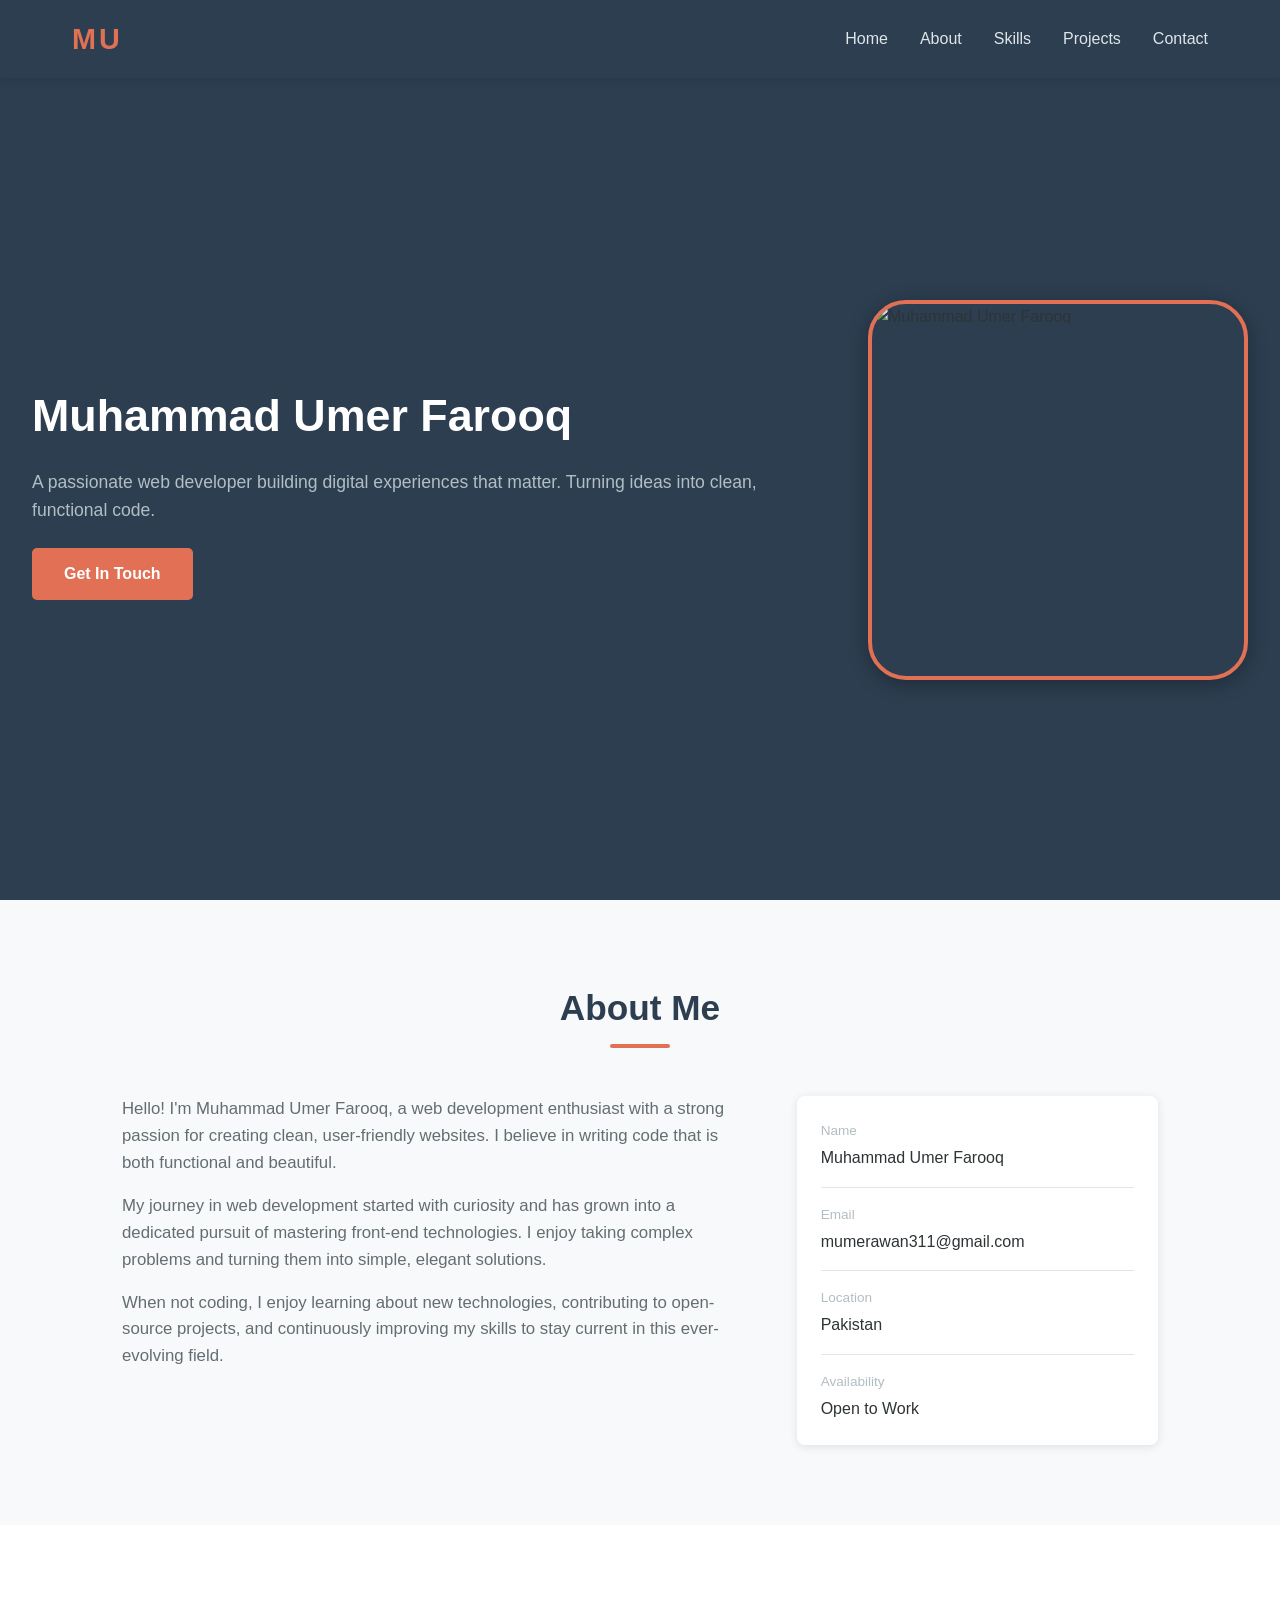
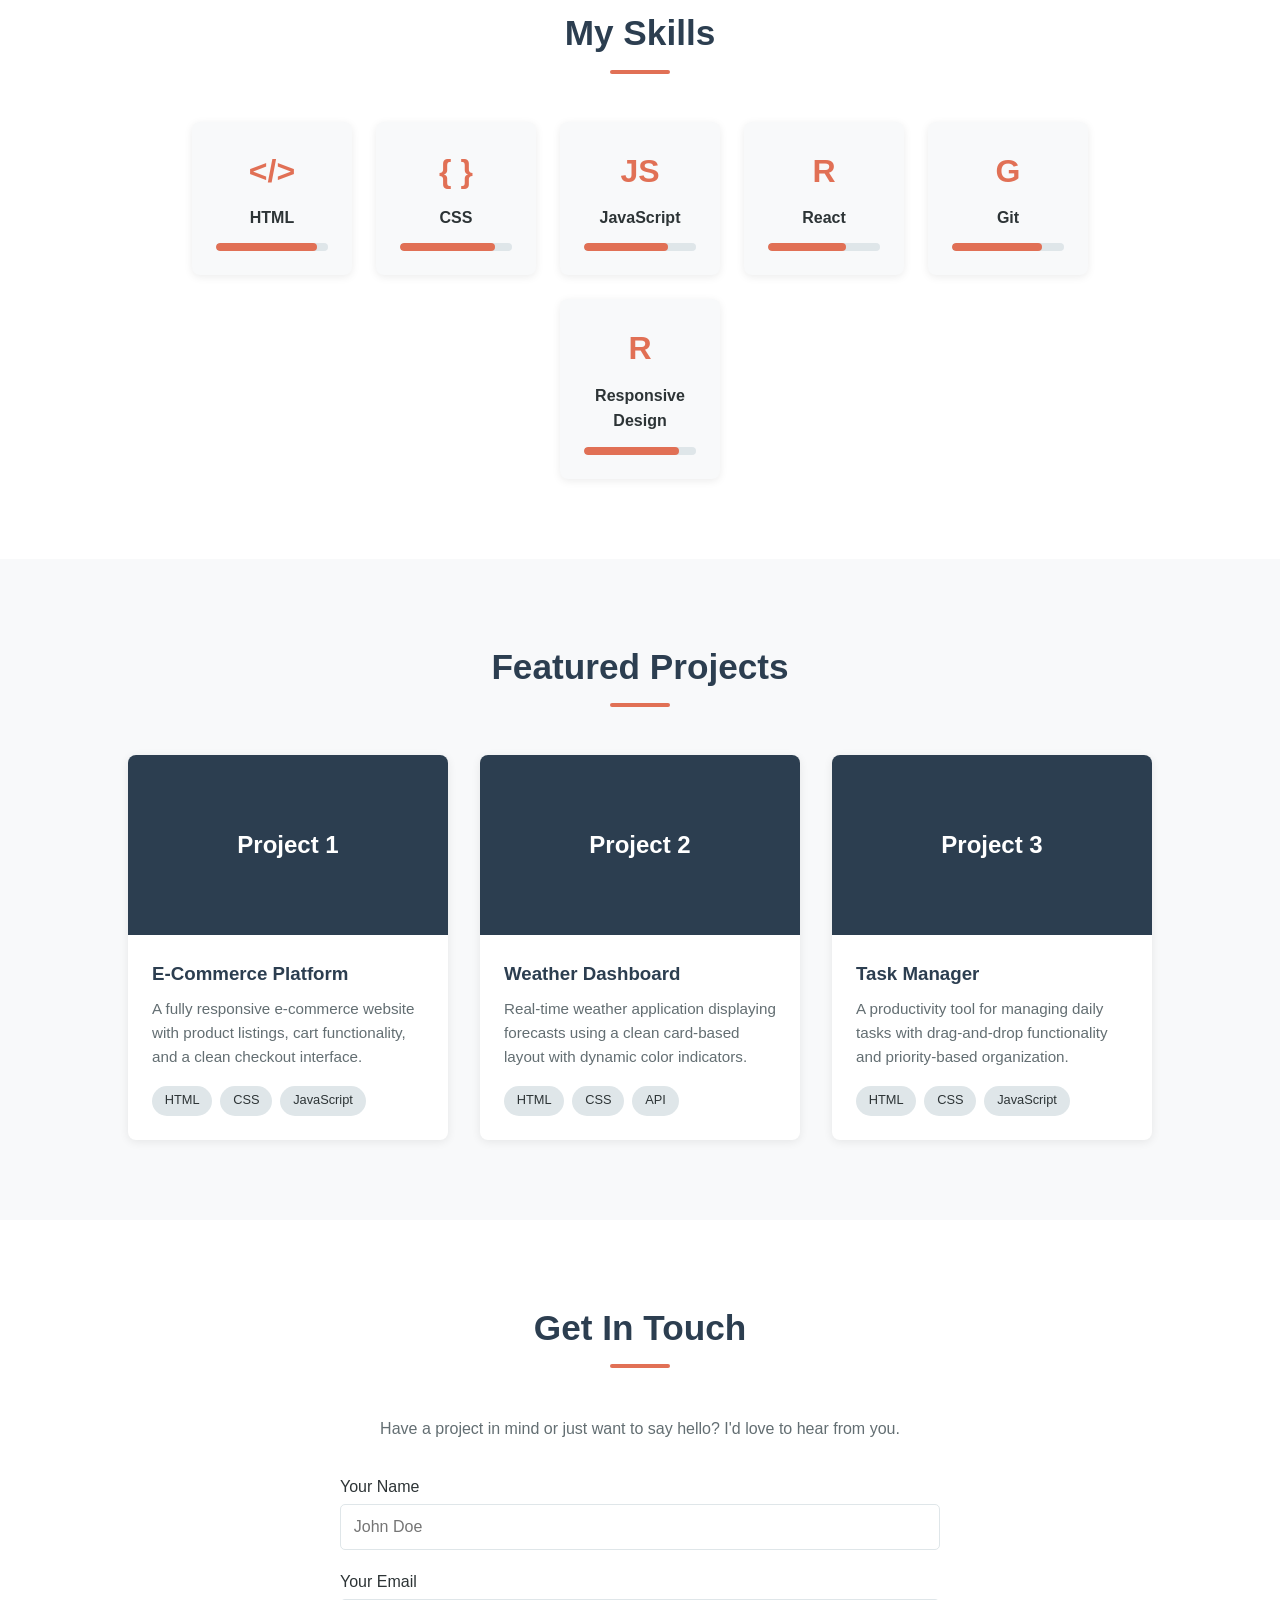
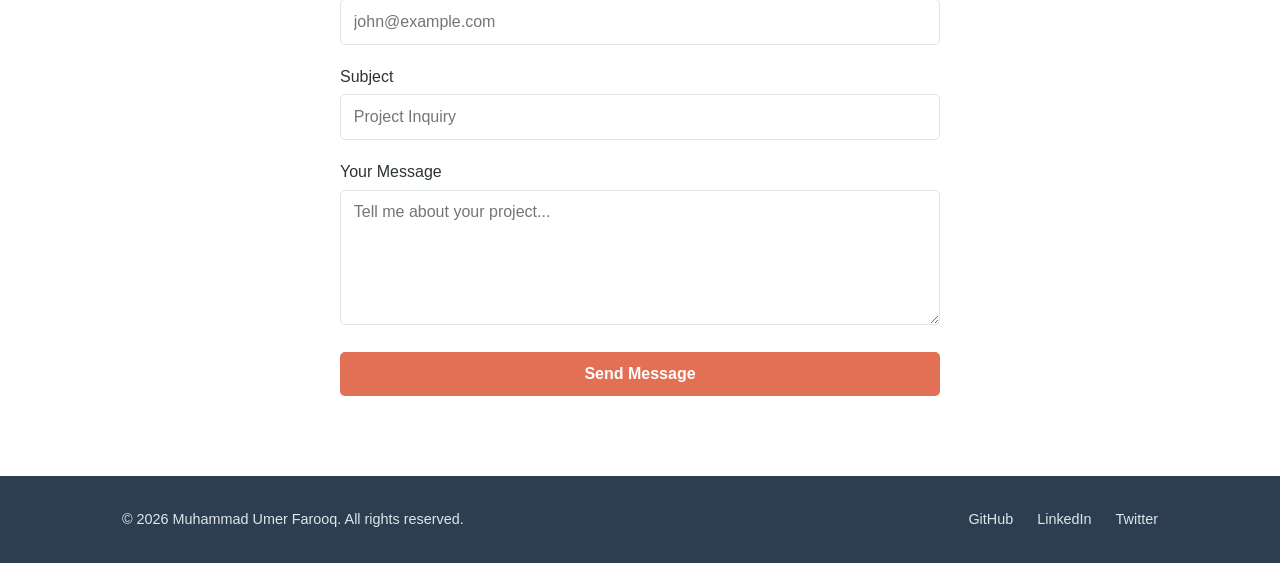
==== index.html @ 19ab8ab9 "Moved index.html to root directory" ====
<!doctype html>
<html lang="en">
  <head>
    <meta charset="UTF-8" />
    <meta name="viewport" content="width=device-width, initial-scale=1.0" />
    <title>Muhammad Umer Farooq - Portfolio</title>
    <link rel="stylesheet" href="../CSS/nav.css" />
    <link rel="stylesheet" href="../CSS/header.css" />
    <link rel="stylesheet" href="../CSS/about.css" />
    <link rel="stylesheet" href="../CSS/skills.css" />
    <link rel="stylesheet" href="../CSS/projects.css" />
    <link rel="stylesheet" href="../CSS/contact.css" />
    <link rel="stylesheet" href="../CSS/responsive.css" />
  </head>
  <body>
    <nav>
      <div class="nav-container">
        <div class="logo">MU</div>
        <ul class="nav-links">
          <li><a href="#header">Home</a></li>
          <li><a href="#about">About</a></li>
          <li><a href="#skills">Skills</a></li>
          <li><a href="#projects">Projects</a></li>
          <li><a href="#contact">Contact</a></li>
        </ul>
        <div class="hamburger">
          <span></span>
          <span></span>
          <span></span>
        </div>
      </div>
    </nav>

    <header id="header">
      <div class="header-container">
        <div class="header-content">
          <h1>Muhammad Umer Farooq</h1>
          <p>
            A passionate web developer building digital experiences that matter.
            Turning ideas into clean, functional code.
          </p>
          <a href="#contact" class="cta-button">Get In Touch</a>
        </div>
        <div class="header-image">
          <img src="./Me.png" alt="Muhammad Umer Farooq" class="profile-img" />
        </div>
      </div>
    </header>

    <section id="about">
      <div class="about-container">
        <h2>About Me</h2>
        <div class="underline"></div>
        <div class="about-content">
          <div class="about-text">
            <p>
              Hello! I'm Muhammad Umer Farooq, a web development enthusiast with
              a strong passion for creating clean, user-friendly websites. I
              believe in writing code that is both functional and beautiful.
            </p>
            <p>
              My journey in web development started with curiosity and has grown
              into a dedicated pursuit of mastering front-end technologies. I
              enjoy taking complex problems and turning them into simple,
              elegant solutions.
            </p>
            <p>
              When not coding, I enjoy learning about new technologies,
              contributing to open-source projects, and continuously improving
              my skills to stay current in this ever-evolving field.
            </p>
          </div>
          <div class="about-details">
            <div class="detail-item">
              <span class="detail-label">Name</span>
              <span class="detail-value">Muhammad Umer Farooq</span>
            </div>
            <div class="detail-item">
              <span class="detail-label">Email</span>
              <span class="detail-value">mumerawan311@gmail.com</span>
            </div>
            <div class="detail-item">
              <span class="detail-label">Location</span>
              <span class="detail-value">Pakistan</span>
            </div>
            <div class="detail-item">
              <span class="detail-label">Availability</span>
              <span class="detail-value">Open to Work</span>
            </div>
          </div>
        </div>
      </div>
    </section>

    <section id="skills">
      <div class="skills-container">
        <h2>My Skills</h2>
        <div class="underline"></div>
        <div class="skills-grid">
          <div class="skill-card">
            <div class="skill-icon">&#60;&#47;&#62;</div>
            <h3>HTML</h3>
            <div class="skill-bar">
              <div class="skill-level html"></div>
            </div>
          </div>
          <div class="skill-card">
            <div class="skill-icon">{ }</div>
            <h3>CSS</h3>
            <div class="skill-bar">
              <div class="skill-level css"></div>
            </div>
          </div>
          <div class="skill-card">
            <div class="skill-icon">JS</div>
            <h3>JavaScript</h3>
            <div class="skill-bar">
              <div class="skill-level js"></div>
            </div>
          </div>
          <div class="skill-card">
            <div class="skill-icon">R</div>
            <h3>React</h3>
            <div class="skill-bar">
              <div class="skill-level react"></div>
            </div>
          </div>
          <div class="skill-card">
            <div class="skill-icon">G</div>
            <h3>Git</h3>
            <div class="skill-bar">
              <div class="skill-level git"></div>
            </div>
          </div>
          <div class="skill-card">
            <div class="skill-icon">R</div>
            <h3>Responsive Design</h3>
            <div class="skill-bar">
              <div class="skill-level responsive"></div>
            </div>
          </div>
        </div>
      </div>
    </section>

    <section id="projects">
      <div class="projects-container">
        <h2>Featured Projects</h2>
        <div class="underline"></div>
        <div class="projects-grid">
          <div class="project-card">
            <div class="project-image">
              <div class="project-placeholder">Project 1</div>
            </div>
            <div class="project-info">
              <h3>E-Commerce Platform</h3>
              <p>
                A fully responsive e-commerce website with product listings,
                cart functionality, and a clean checkout interface.
              </p>
              <div class="project-tags">
                <span>HTML</span>
                <span>CSS</span>
                <span>JavaScript</span>
              </div>
            </div>
          </div>
          <div class="project-card">
            <div class="project-image">
              <div class="project-placeholder">Project 2</div>
            </div>
            <div class="project-info">
              <h3>Weather Dashboard</h3>
              <p>
                Real-time weather application displaying forecasts using a clean
                card-based layout with dynamic color indicators.
              </p>
              <div class="project-tags">
                <span>HTML</span>
                <span>CSS</span>
                <span>API</span>
              </div>
            </div>
          </div>
          <div class="project-card">
            <div class="project-image">
              <div class="project-placeholder">Project 3</div>
            </div>
            <div class="project-info">
              <h3>Task Manager</h3>
              <p>
                A productivity tool for managing daily tasks with drag-and-drop
                functionality and priority-based organization.
              </p>
              <div class="project-tags">
                <span>HTML</span>
                <span>CSS</span>
                <span>JavaScript</span>
              </div>
            </div>
          </div>
        </div>
      </div>
    </section>

    <section id="contact">
      <div class="contact-container">
        <h2>Get In Touch</h2>
        <div class="underline"></div>
        <p class="contact-intro">
          Have a project in mind or just want to say hello? I'd love to hear
          from you.
        </p>
        <form class="contact-form">
          <div class="form-group">
            <label for="name">Your Name</label>
            <input
              type="text"
              id="name"
              name="name"
              placeholder="John Doe"
              required
            />
          </div>
          <div class="form-group">
            <label for="email">Your Email</label>
            <input
              type="email"
              id="email"
              name="email"
              placeholder="john@example.com"
              required
            />
          </div>
          <div class="form-group">
            <label for="subject">Subject</label>
            <input
              type="text"
              id="subject"
              name="subject"
              placeholder="Project Inquiry"
            />
          </div>
          <div class="form-group">
            <label for="message">Your Message</label>
            <textarea
              id="message"
              name="message"
              rows="6"
              placeholder="Tell me about your project..."
              required
            ></textarea>
          </div>
          <button type="submit" class="submit-btn">Send Message</button>
        </form>
      </div>
    </section>

    <footer>
      <div class="footer-container">
        <div class="footer-content">
          <p>&copy; 2026 Muhammad Umer Farooq. All rights reserved.</p>
          <div class="social-links">
            <a href="https://github.com/umarfarooq3488" class="social-link"
              >GitHub</a
            >
            <a href="https://linkedin.com/in/m-u-f" class="social-link"
              >LinkedIn</a
            >
            <a href="#" class="social-link">Twitter</a>
          </div>
        </div>
      </div>
    </footer>
  </body>
</html>
---- CSS/nav.css ----
* {
  margin: 0;
  padding: 0;
  box-sizing: border-box;
}

body {
  font-family: 'Segoe UI', Tahoma, Geneva, Verdana, sans-serif;
  line-height: 1.6;
  color: #2d3436;
  background-color: #f8f9fa;
}

nav {
  background-color: #2c3e50;
  padding: 1rem 0;
  position: fixed;
  width: 100%;
  top: 0;
  z-index: 1000;
  box-shadow: 0 2px 10px rgba(0, 0, 0, 0.1);
}

.nav-container {
  max-width: 1200px;
  margin: 0 auto;
  padding: 0 2rem;
  display: flex;
  justify-content: space-between;
  align-items: center;
}

.logo {
  font-size: 1.8rem;
  font-weight: 700;
  color: #e17055;
  letter-spacing: 3px;
}

.nav-links {
  display: flex;
  list-style: none;
  gap: 2rem;
}

.nav-links a {
  color: #dfe6e9;
  text-decoration: none;
  font-size: 1rem;
  font-weight: 500;
  transition: color 0.3s ease;
  padding: 0.5rem 0;
}

.nav-links a:hover {
  color: #e17055;
}

.hamburger {
  display: none;
  flex-direction: column;
  cursor: pointer;
}

.hamburger span {
  width: 25px;
  height: 3px;
  background-color: #dfe6e9;
  margin: 3px 0;
  transition: all 0.3s ease;
}
---- CSS/header.css ----
header {
  background: #2c3e50;
  min-height: 100vh;
  display: flex;
  align-items: center;
  padding-top: 80px;
}

.header-container {
  max-width: 1300px;
  margin: 0 auto;
  padding: 0 2rem;
  display: flex;
  align-items: center;
  gap: 3rem;
}

.header-image {
  display: flex;
  justify-content: center;
  align-items: center;
}

.profile-img {
  width: 380px;
  height: 380px;
  border-radius: 10%;
  object-fit: cover;
  border: 4px solid #e17055;
  box-shadow: 0 4px 20px rgba(0, 0, 0, 0.3);
}

.header-content h1 {
  font-size: 2.8rem;
  color: #ffffff;
  margin-bottom: 1rem;
}

.header-content p {
  font-size: 1.1rem;
  color: #b2bec3;
  margin-bottom: 1.5rem;
}

.cta-button {
  display: inline-block;
  padding: 0.8rem 2rem;
  background: #e17055;
  color: #ffffff;
  text-decoration: none;
  border-radius: 5px;
  font-weight: 600;
}

.cta-button:hover {
  background: #d63031;
}
---- CSS/about.css ----
#about {
  padding: 5rem 0;
}

.about-container {
  max-width: 1100px;
  margin: 0 auto;
  padding: 0 2rem;
}

#about h2 {
  font-size: 2.2rem;
  color: #2c3e50;
  text-align: center;
  margin-bottom: 0.5rem;
}

.underline {
  width: 60px;
  height: 4px;
  background: #e17055;
  margin: 0 auto 3rem;
  border-radius: 2px;
}

.about-content {
  display: flex;
  gap: 3rem;
  align-items: flex-start;
}

.about-text {
  flex: 2;
}

.about-text p {
  margin-bottom: 1rem;
  color: #636e72;
  font-size: 1.05rem;
}

.about-details {
  flex: 1;
  background: #ffffff;
  padding: 1.5rem;
  border-radius: 8px;
  box-shadow: 0 2px 10px rgba(0, 0, 0, 0.1);
}

.detail-item {
  display: flex;
  flex-direction: column;
  margin-bottom: 1rem;
  padding-bottom: 1rem;
  border-bottom: 1px solid #dfe6e9;
}

.detail-item:last-child {
  border-bottom: none;
  margin-bottom: 0;
  padding-bottom: 0;
}

.detail-label {
  font-size: 0.85rem;
  color: #b2bec3;
  margin-bottom: 0.2rem;
}

.detail-value {
  font-size: 1rem;
  color: #2d3436;
  font-weight: 500;
}
---- CSS/skills.css ----
#skills {
  padding: 5rem 0;
  background: #ffffff;
}

.skills-container {
  max-width: 1100px;
  margin: 0 auto;
  padding: 0 2rem;
}

#skills h2 {
  font-size: 2.2rem;
  color: #2c3e50;
  text-align: center;
  margin-bottom: 0.5rem;
}

.skills-grid {
  display: flex;
  flex-wrap: wrap;
  gap: 1.5rem;
  justify-content: center;
}

.skill-card {
  background: #f8f9fa;
  padding: 1.5rem;
  border-radius: 8px;
  text-align: center;
  width: 160px;
  box-shadow: 0 2px 8px rgba(0, 0, 0, 0.08);
}

.skill-icon {
  font-size: 2rem;
  font-weight: 700;
  color: #e17055;
  margin-bottom: 0.5rem;
}

.skill-card h3 {
  font-size: 1rem;
  color: #2d3436;
  margin-bottom: 0.8rem;
}

.skill-bar {
  width: 100%;
  height: 8px;
  background: #dfe6e9;
  border-radius: 4px;
  overflow: hidden;
}

.skill-level {
  height: 100%;
  border-radius: 4px;
  background: #e17055;
}

.skill-level.html { width: 90%; }
.skill-level.css { width: 85%; }
.skill-level.js { width: 75%; }
.skill-level.react { width: 70%; }
.skill-level.git { width: 80%; }
.skill-level.responsive { width: 85%; }
---- CSS/projects.css ----
#projects {
  padding: 5rem 0;
  background: #f8f9fa;
}

.projects-container {
  max-width: 1100px;
  margin: 0 auto;
  padding: 0 2rem;
}

#projects h2 {
  font-size: 2.2rem;
  color: #2c3e50;
  text-align: center;
  margin-bottom: 0.5rem;
}

.projects-grid {
  display: flex;
  gap: 2rem;
  flex-wrap: wrap;
  justify-content: center;
}

.project-card {
  background: #ffffff;
  border-radius: 8px;
  overflow: hidden;
  width: 320px;
  box-shadow: 0 2px 10px rgba(0, 0, 0, 0.08);
}

.project-image {
  height: 180px;
  background: #2c3e50;
  display: flex;
  align-items: center;
  justify-content: center;
}

.project-placeholder {
  color: #ffffff;
  font-size: 1.5rem;
  font-weight: 600;
}

.project-info {
  padding: 1.5rem;
}

.project-info h3 {
  color: #2c3e50;
  margin-bottom: 0.5rem;
}

.project-info p {
  color: #636e72;
  font-size: 0.95rem;
  margin-bottom: 1rem;
}

.project-tags {
  display: flex;
  gap: 0.5rem;
  flex-wrap: wrap;
}

.project-tags span {
  background: #dfe6e9;
  color: #2d3436;
  padding: 0.3rem 0.8rem;
  border-radius: 20px;
  font-size: 0.8rem;
}
---- CSS/contact.css ----
#contact {
  padding: 5rem 0;
  background: #ffffff;
}

.contact-container {
  max-width: 1100px;
  margin: 0 auto;
  padding: 0 2rem;
}

#contact h2 {
  font-size: 2.2rem;
  color: #2c3e50;
  text-align: center;
  margin-bottom: 0.5rem;
}

.contact-intro {
  text-align: center;
  color: #636e72;
  margin-bottom: 2rem;
}

.contact-form {
  max-width: 600px;
  margin: 0 auto;
}

.form-group {
  margin-bottom: 1.2rem;
}

.form-group label {
  display: block;
  margin-bottom: 0.3rem;
  color: #2d3436;
  font-weight: 500;
}

.form-group input,
.form-group textarea {
  width: 100%;
  padding: 0.8rem;
  border: 1px solid #dfe6e9;
  border-radius: 5px;
  font-size: 1rem;
  font-family: inherit;
}

.form-group input:focus,
.form-group textarea:focus {
  outline: none;
  border-color: #e17055;
}

.submit-btn {
  display: inline-block;
  padding: 0.8rem 2rem;
  background: #e17055;
  color: #ffffff;
  border: none;
  border-radius: 5px;
  font-size: 1rem;
  font-weight: 600;
  cursor: pointer;
  width: 100%;
}

.submit-btn:hover {
  background: #d63031;
}

footer {
  background: #2c3e50;
  padding: 2rem 0;
}

.footer-container {
  max-width: 1100px;
  margin: 0 auto;
  padding: 0 2rem;
}

.footer-content {
  display: flex;
  justify-content: space-between;
  align-items: center;
}

.footer-content p {
  color: #dfe6e9;
  font-size: 0.9rem;
}

.social-links {
  display: flex;
  gap: 1.5rem;
}

.social-link {
  color: #dfe6e9;
  text-decoration: none;
  font-size: 0.9rem;
}

.social-link:hover {
  color: #e17055;
}
---- CSS/responsive.css ----
@media (max-width: 768px) {
  .nav-links {
    display: none;
  }

  .hamburger {
    display: flex;
  }

  .header-container {
    flex-direction: column-reverse;
    text-align: center;
  }

  .header-content h1 {
    font-size: 2rem;
  }

  .avatar-placeholder {
    width: 180px;
    height: 180px;
    font-size: 2.5rem;
  }

  .about-content {
    flex-direction: column;
  }

  .project-card {
    width: 100%;
    max-width: 400px;
  }

  .footer-content {
    flex-direction: column;
    gap: 1rem;
    text-align: center;
  }
}

@media (max-width: 480px) {
  .skill-card {
    width: 140px;
  }

  .header-content h1 {
    font-size: 1.6rem;
  }
}
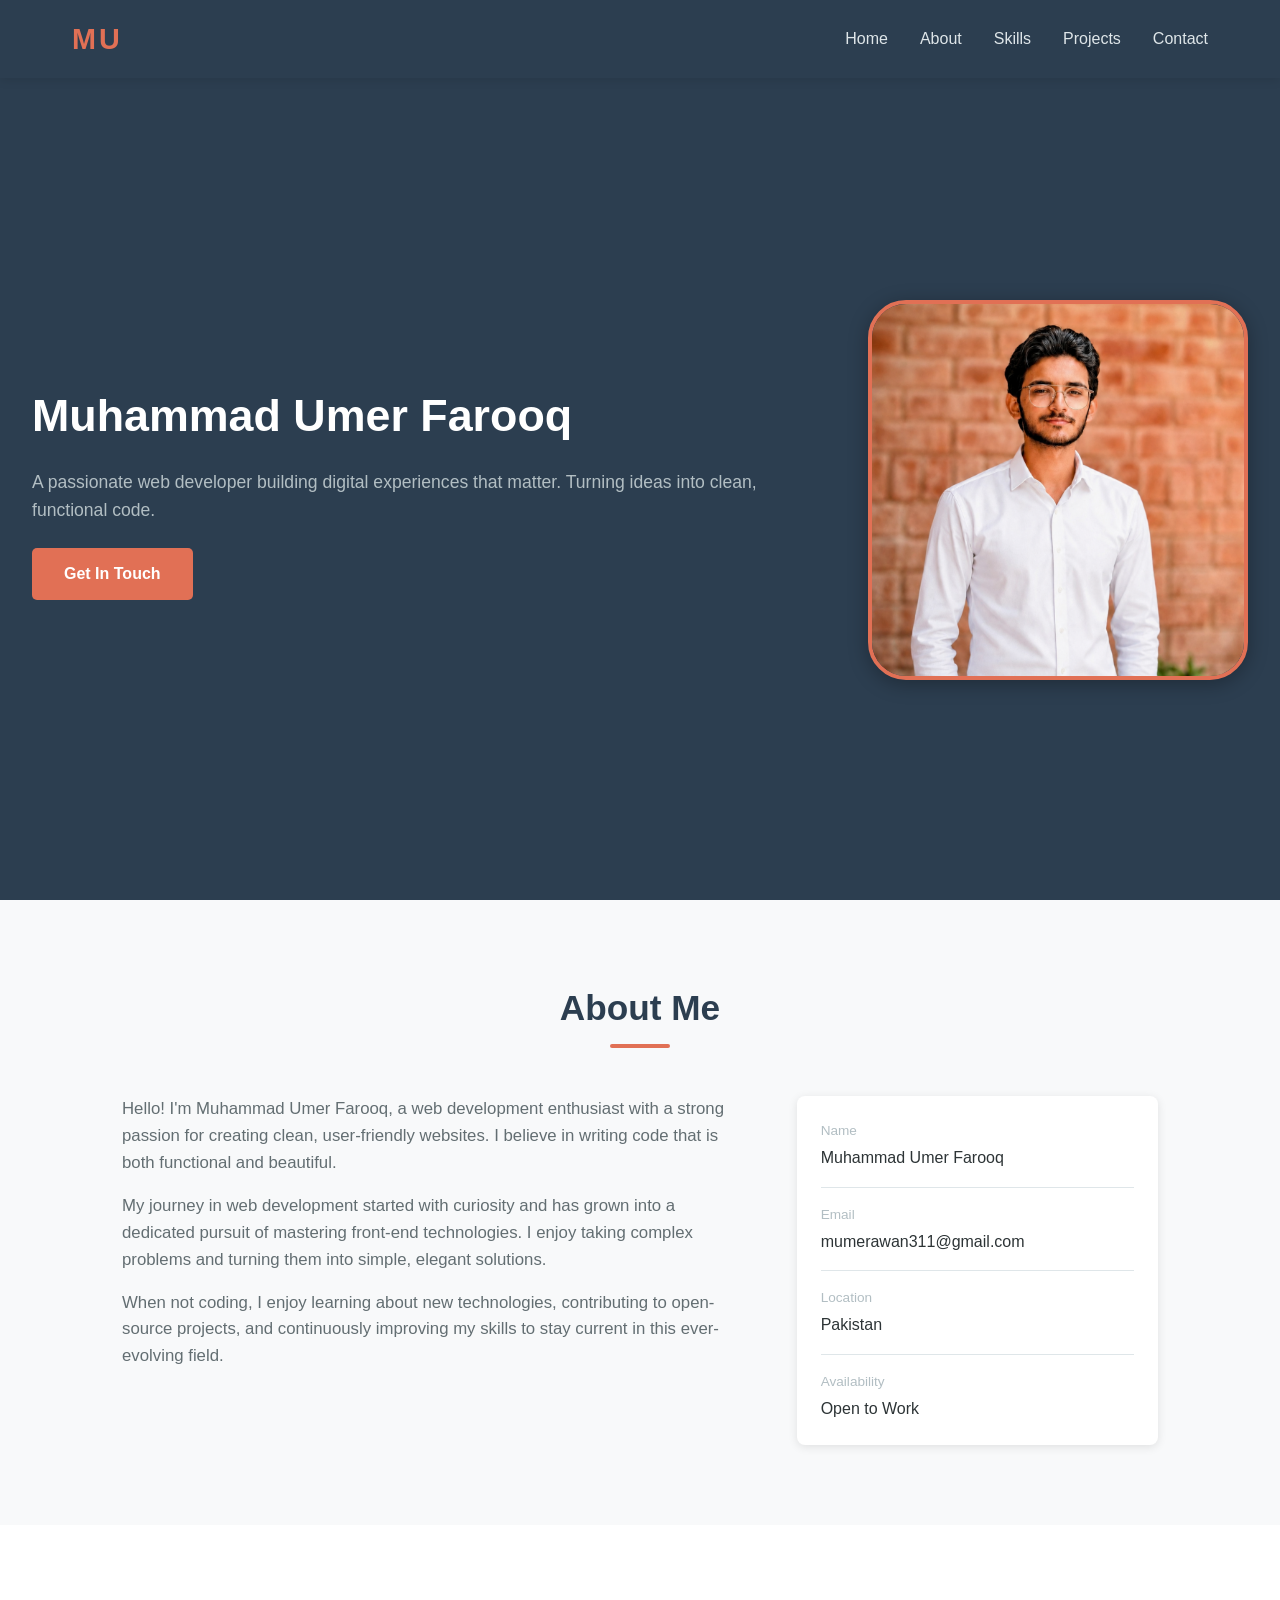
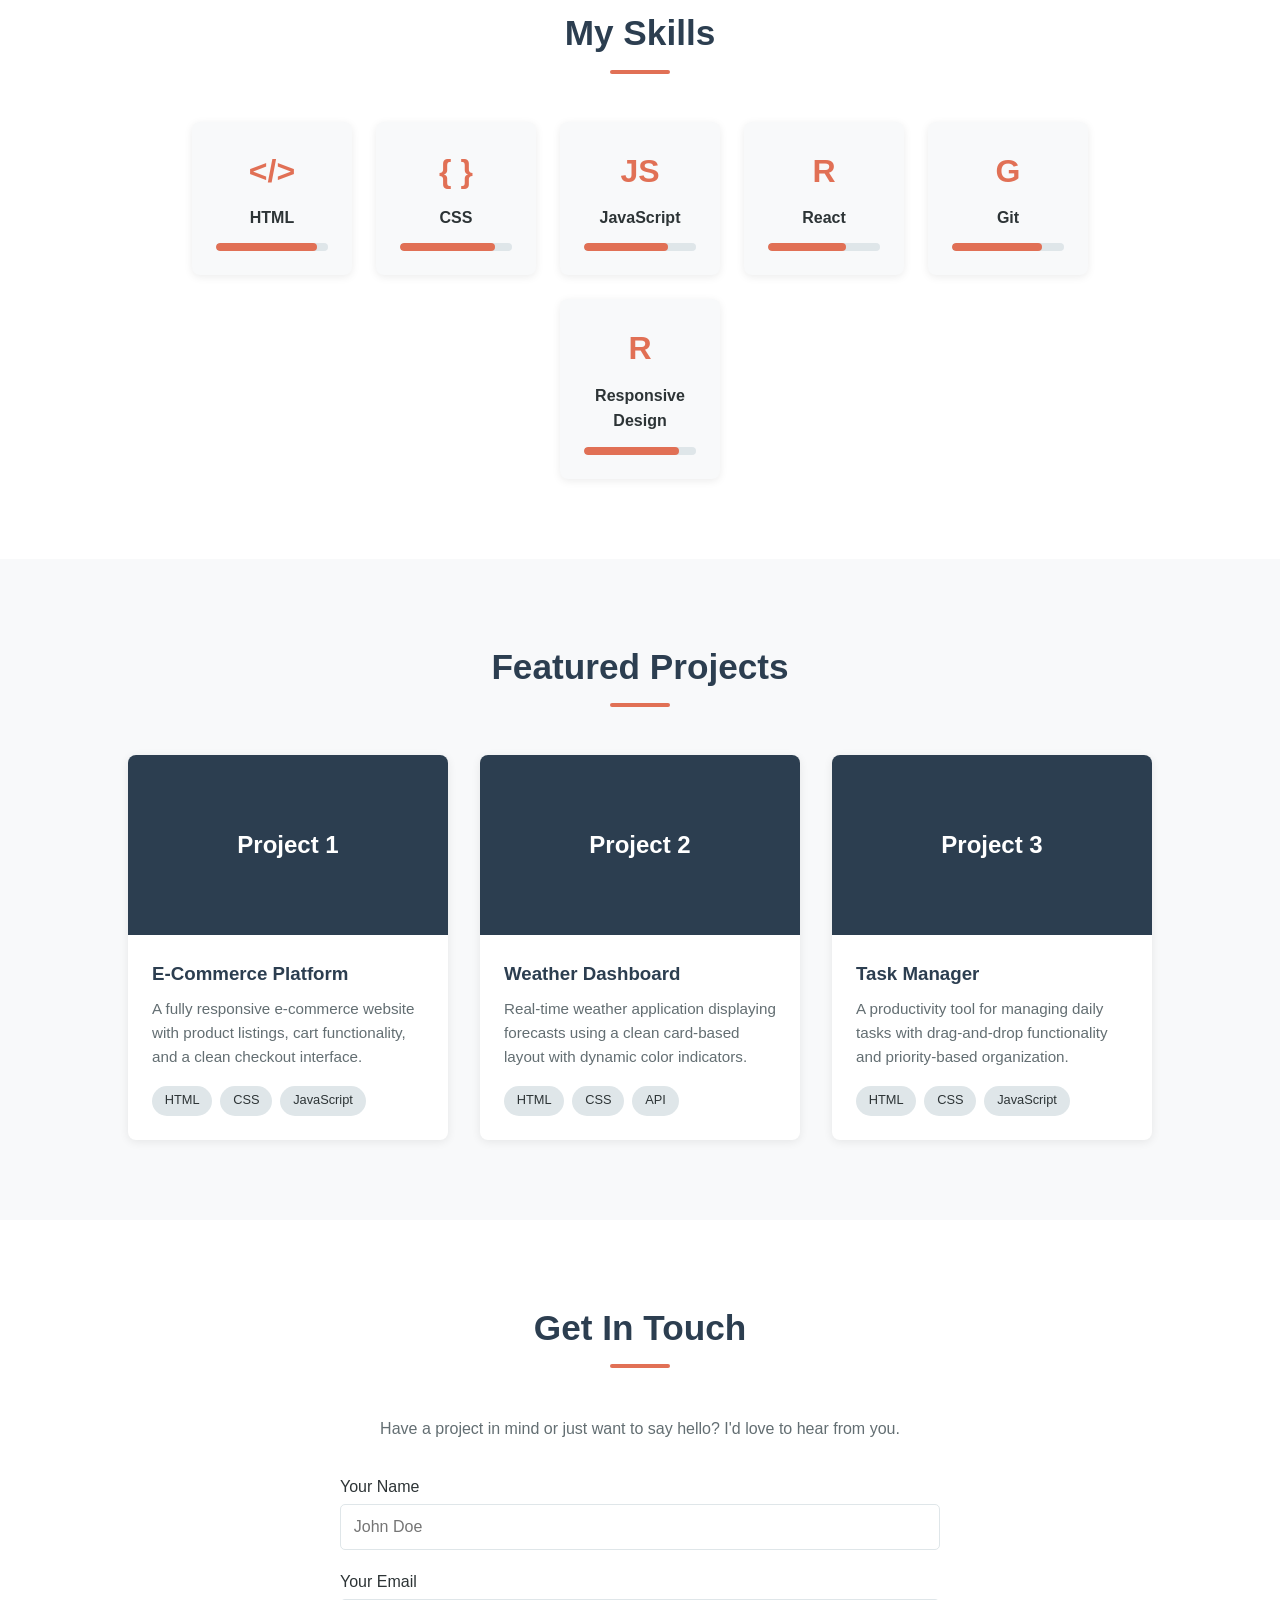
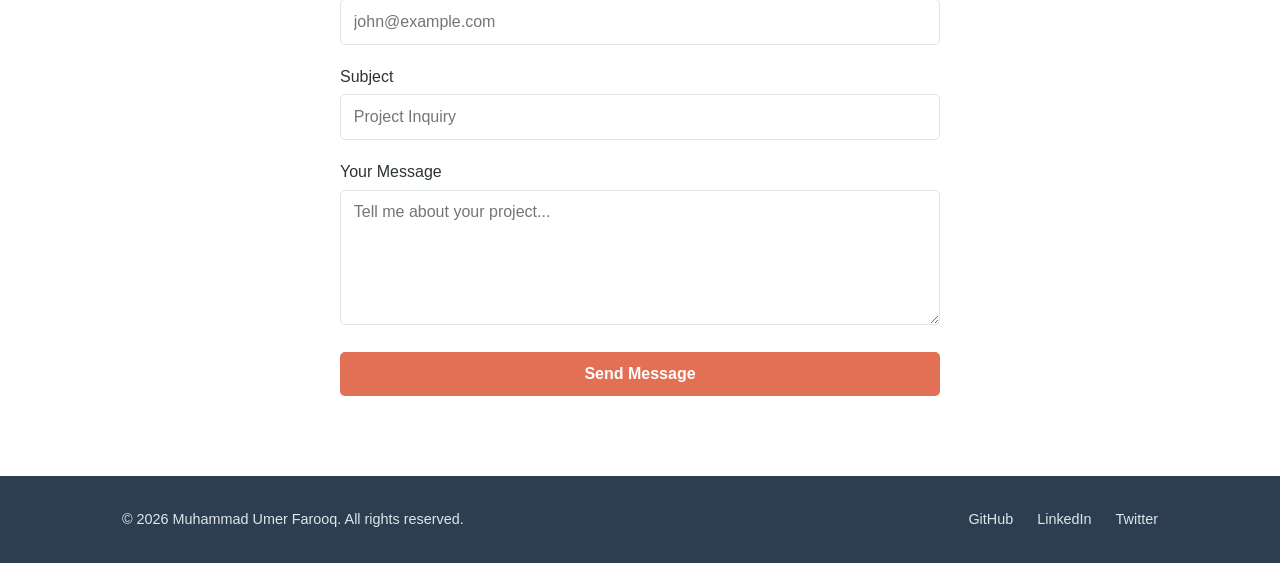
==== commit 7de0f945: "Update index.html" ====
--- a/index.html
+++ b/index.html
@@ -4,13 +4,13 @@
     <meta charset="UTF-8" />
     <meta name="viewport" content="width=device-width, initial-scale=1.0" />
     <title>Muhammad Umer Farooq - Portfolio</title>
-    <link rel="stylesheet" href="../CSS/nav.css" />
-    <link rel="stylesheet" href="../CSS/header.css" />
-    <link rel="stylesheet" href="../CSS/about.css" />
-    <link rel="stylesheet" href="../CSS/skills.css" />
-    <link rel="stylesheet" href="../CSS/projects.css" />
-    <link rel="stylesheet" href="../CSS/contact.css" />
-    <link rel="stylesheet" href="../CSS/responsive.css" />
+    <link rel="stylesheet" href="./CSS/nav.css" />
+    <link rel="stylesheet" href="./CSS/header.css" />
+    <link rel="stylesheet" href="./CSS/about.css" />
+    <link rel="stylesheet" href="./CSS/skills.css" />
+    <link rel="stylesheet" href="./CSS/projects.css" />
+    <link rel="stylesheet" href="./CSS/contact.css" />
+    <link rel="stylesheet" href="./CSS/responsive.css" />
   </head>
   <body>
     <nav>
@@ -42,7 +42,7 @@
           <a href="#contact" class="cta-button">Get In Touch</a>
         </div>
         <div class="header-image">
-          <img src="./Me.png" alt="Muhammad Umer Farooq" class="profile-img" />
+          <img src="./HTML/Me.png" alt="Muhammad Umer Farooq" class="profile-img" />
         </div>
       </div>
     </header>
